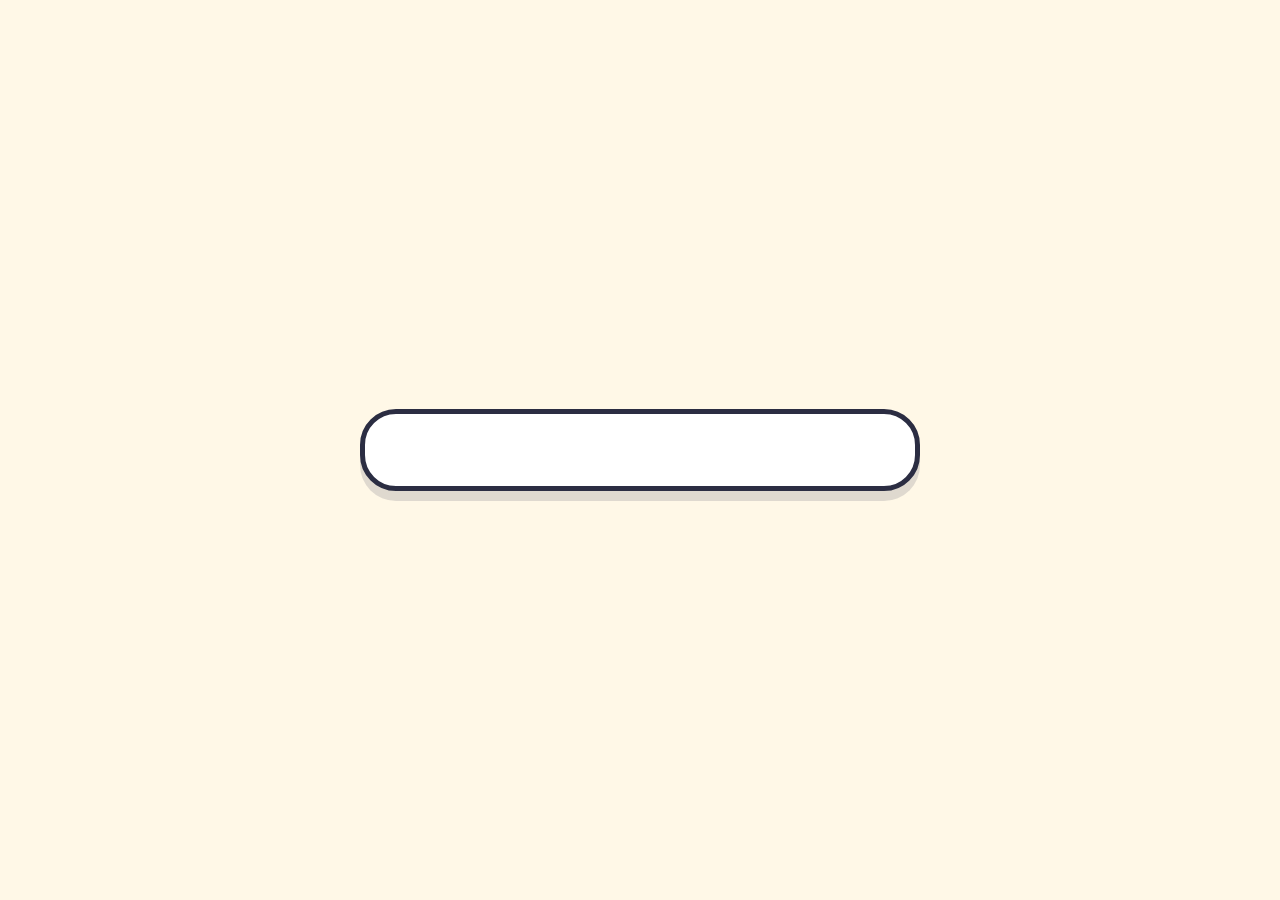
==== teacher.html @ 79ee5bdb "Add files via upload" ====
<!DOCTYPE html>
<html lang="zh-Hant">
<head>
<meta charset="utf-8">
<meta name="viewport" content="width=device-width, initial-scale=1">
<title>教師控制台｜台灣的尺：一個月生活挑戰</title>
<link rel="stylesheet" href="style.css">
</head>
<body class="teacher">

<!-- 登入 / 選模式 -->
<div id="gate" class="gate">
  <div class="gate-card" id="gateCard"></div>
</div>

<!-- 主畫面 -->
<div id="app" hidden>
  <header id="topbar">
    <div class="tb-left">
      <div class="tb-title">🎓 台灣的尺：教師控制台</div>
      <div class="tb-room" id="tbRoom"></div>
    </div>
    <div class="tb-mid">
      <button class="btn tab on" data-act="mode" data-arg="control">🎛 控制模式</button>
      <button class="btn tab" data-act="mode" data-arg="proj">📽 投影模式</button>
    </div>
    <div class="tb-right">
      <span id="tbConn" class="conn"></span>
      <button class="btn pause-btn" id="pauseBtn" data-act="pause">⏸ 全班暫停</button>
    </div>
  </header>

  <main id="control">
    <aside class="col-steps">
      <h3>步驟（點一下跳過去）</h3>
      <div id="stepList"></div>
      <button class="btn line2-btn" id="line2Btn" data-act="line2">🟠 第二條線（第四節課用）</button>
    </aside>

    <section class="col-main">
      <div class="pv-wrap">
        <div class="pv-label">給全班看的畫面（預覽）</div>
        <div class="fitbox" id="pvBox"></div>
      </div>
      <div class="nav-row">
        <button class="btn nav prev" id="prevBtn" data-act="prev">◀ 上一步</button>
        <div class="nav-mid" id="navMid"></div>
        <button class="btn nav next" id="nextBtn" data-act="next">下一步 ▶</button>
      </div>
      <div class="nav-hint">投影模式快捷鍵：→ 或 空白鍵＝下一步　← ＝上一步　P ＝全班暫停　C ＝回控制模式</div>
    </section>

    <aside class="col-side">
      <div class="panel" id="notesPanel"></div>
      <div class="panel" id="groupsPanel"></div>
      <div class="panel" id="settingsPanel"></div>
    </aside>
  </main>

  <!-- 投影模式 -->
  <div id="projFull" hidden>
    <div class="fitbox full" id="fullBox"></div>
    <button id="toCtl" class="to-ctl" data-act="mode" data-arg="control" title="回到控制模式（C）">🎛</button>
  </div>
</div>

<div id="toast" class="toast" hidden></div>

<script src="config.js"></script>
<script src="js/localdb.js"></script>
<script src="js/qrcode.js"></script>
<script src="js/app.js"></script>
<script src="js/projection.js"></script>
<script src="js/teacher.js"></script>
</body>
</html>
---- style.css ----
/* =====================================================================
 *  台灣的尺：一個月生活挑戰 —— 樣式
 *  風格：扁平、明亮、圓角、粗描邊
 * ===================================================================== */
:root {
  --ink: #2B2D42;
  --bg: #FFF8E7;
  --card: #ffffff;
  --red: #D62839;
  --green: #1B7F3B;
  --gold: #F5B82E;
  --blue: #3F7FC4;
  --soft: #F1E9D2;
  --font: "Noto Sans TC", "PingFang TC", "Microsoft JhengHei", "Heiti TC", system-ui, sans-serif;
}
* { box-sizing: border-box; }
html, body { margin: 0; padding: 0; }
body { font-family: var(--font); color: var(--ink); background: var(--bg); font-size: 20px; line-height: 1.45; -webkit-text-size-adjust: 100%; }
[hidden] { display: none !important; }
h1, h2, h3 { margin: 0 0 .4em; }
a { color: var(--blue); }
code { background: #fff; border: 2px solid var(--soft); border-radius: 8px; padding: 2px 8px; font-size: 16px; word-break: break-all; }

.money { font-weight: 900; font-variant-numeric: tabular-nums; }
.money.pos { color: var(--green); }
.money.neg { color: var(--red); }

/* ---------- 按鈕 ---------- */
.btn {
  font: inherit; font-weight: 800; font-size: 22px; min-height: 56px; padding: 10px 26px;
  border-radius: 18px; border: 4px solid var(--ink); background: #fff; color: var(--ink);
  cursor: pointer; box-shadow: 0 5px 0 var(--ink); transition: transform .08s, box-shadow .08s;
  touch-action: manipulation; text-decoration: none; display: inline-flex; align-items: center; justify-content: center; gap: 8px;
}
.btn:active:not(:disabled) { transform: translateY(4px); box-shadow: 0 1px 0 var(--ink); }
.btn:disabled { opacity: .45; cursor: not-allowed; }
.btn.primary { background: var(--gold); }
.btn.big { width: 100%; font-size: 26px; min-height: 68px; margin: 8px 0; }
.btn.small { font-size: 18px; min-height: 44px; padding: 4px 16px; box-shadow: 0 3px 0 var(--ink); }
.btn.tiny { font-size: 16px; min-height: 38px; padding: 2px 12px; border-width: 3px; box-shadow: 0 2px 0 var(--ink); }
.btn.danger { background: #FFE0E3; border-color: var(--red); color: var(--red); box-shadow: 0 3px 0 var(--red); }
.btn.tab.on { background: var(--ink); color: #fff; }
.spinner { width: 56px; height: 56px; border: 8px solid var(--soft); border-top-color: var(--gold); border-radius: 50%; animation: spin 1s linear infinite; margin: 20px auto; }
@keyframes spin { to { transform: rotate(360deg); } }
.err { color: var(--red); font-weight: 800; margin: 8px 0; }
.warn { background: #FFF1C9; border: 3px solid var(--gold); border-radius: 14px; padding: 10px 14px; margin: 10px 0; font-size: 18px; }
.small { font-size: 16px; color: #555; }
.toast { position: fixed; left: 50%; bottom: 40px; transform: translateX(-50%); background: var(--ink); color: #fff; padding: 14px 28px; border-radius: 30px; font-size: 22px; z-index: 99999; max-width: 90vw; }

/* ---------- 登入 / 首頁 ---------- */
.gate, body.landing { min-height: 100vh; display: flex; align-items: center; justify-content: center; padding: 20px; }
.gate-card, .land-card { background: #fff; border: 5px solid var(--ink); border-radius: 36px; padding: 36px 40px; width: min(560px, 100%); text-align: center; box-shadow: 0 10px 0 rgba(43,45,66,.15); }
.gate-card h1, .land-card h1 { font-size: 30px; }
.gate-card input { width: 100%; font: inherit; font-size: 24px; padding: 14px 18px; border: 4px solid var(--ink); border-radius: 16px; margin: 8px 0; text-align: center; }
.land-emoji { font-size: 90px; }

/* =====================================================================
 *  教師控制台
 * ===================================================================== */
#topbar { display: flex; align-items: center; justify-content: space-between; gap: 14px; padding: 10px 18px; background: #fff; border-bottom: 5px solid var(--ink); position: sticky; top: 0; z-index: 50; flex-wrap: wrap; }
.tb-title { font-weight: 900; font-size: 22px; }
.tb-room { font-size: 20px; }
.tb-room b { font-size: 34px; letter-spacing: 6px; color: var(--blue); }
.tb-mid, .tb-right { display: flex; gap: 10px; align-items: center; }
.conn { font-size: 16px; font-weight: 700; }
.conn.bad { color: var(--red); }
.pause-btn { background: #FFE0E3; border-color: var(--red); color: var(--red); box-shadow: 0 5px 0 var(--red); font-size: 26px; min-height: 64px; padding: 8px 34px; }
.pause-btn.on { background: var(--red); color: #fff; animation: pulse 1.2s infinite; }
@keyframes pulse { 50% { box-shadow: 0 0 0 10px rgba(214,40,57,.25), 0 5px 0 var(--red); } }

#control { display: grid; grid-template-columns: 270px minmax(420px, 1fr) 420px; gap: 16px; padding: 16px; align-items: start; }
.col-steps { background: #fff; border: 4px solid var(--ink); border-radius: 22px; padding: 12px; position: sticky; top: 96px; max-height: calc(100vh - 112px); overflow: auto; }
.col-steps h3 { font-size: 18px; }
.step-item { display: flex; gap: 8px; align-items: center; width: 100%; text-align: left; font: inherit; font-size: 16px; font-weight: 700; padding: 8px 10px; margin-bottom: 5px; border: 3px solid var(--soft); border-radius: 12px; background: #fff; cursor: pointer; min-height: 44px; }
.step-item .si-n { flex: none; min-width: 38px; text-align: center; background: var(--soft); border-radius: 8px; padding: 2px 6px; font-weight: 900; }
.step-item.done { opacity: .6; }
.step-item.cur { border-color: var(--ink); background: var(--gold); opacity: 1; }
.step-item.cur .si-n { background: #fff; }
.line2-btn { width: 100%; margin-top: 10px; font-size: 16px; min-height: 48px; background: #FFE9CF; border-color: #F28C28; box-shadow: 0 3px 0 #F28C28; }
.line2-btn.cur { background: #F28C28; color: #fff; }

.col-main { min-width: 0; }
.pv-wrap { background: #fff; border: 4px solid var(--ink); border-radius: 22px; padding: 10px; }
.pv-label { font-size: 15px; font-weight: 700; color: #666; margin-bottom: 6px; }
.fitbox { position: relative; width: 100%; aspect-ratio: 16 / 9; overflow: hidden; background: var(--bg); border-radius: 10px; }
.fitbox.full { position: fixed; inset: 0; width: 100vw; height: 100vh; aspect-ratio: auto; border-radius: 0; }
.nav-row { display: flex; gap: 12px; align-items: stretch; margin-top: 14px; }
.nav { flex: 1; min-height: 84px; font-size: 26px; }
.nav.prev { flex: 0 0 180px; }
.nav.next { background: var(--gold); }
.nav.next.ready { animation: pulse2 1s infinite; background: #7be08f; }
@keyframes pulse2 { 50% { box-shadow: 0 0 0 12px rgba(27,127,59,.3), 0 5px 0 var(--ink); } }
.nav-mid { flex: 0 0 200px; display: flex; align-items: center; justify-content: center; text-align: center; font-size: 15px; font-weight: 700; }
.nav-mid .ok { color: var(--green); font-size: 18px; }
.nav-mid .wait { color: #b36b00; }
.nav-hint { font-size: 14px; color: #777; margin-top: 8px; text-align: center; }

.col-side { display: flex; flex-direction: column; gap: 14px; }
.panel { background: #fff; border: 4px solid var(--ink); border-radius: 22px; padding: 14px 16px; }
.panel h3 { font-size: 18px; margin-bottom: 8px; }
.panel h3 small { font-weight: 600; color: #777; font-size: 13px; }
.note { margin: 6px 0; padding: 8px 12px; border-radius: 12px; font-size: 18px; }
.note b { display: block; font-size: 13px; opacity: .7; }
.note.say { background: #E7F5FF; }
.note.tip { background: #FFF1C9; }
.gtable { display: flex; flex-direction: column; gap: 8px; margin-top: 8px; }
.grow { border: 3px solid var(--soft); border-radius: 14px; padding: 6px 10px; }
.gr-top { display: flex; align-items: center; gap: 8px; flex-wrap: wrap; font-size: 16px; }
.gr-fam { background: var(--fc, #999); color: #fff; padding: 1px 10px; border-radius: 10px; font-weight: 800; }
.gr-fam.none { background: #bbb; }
.dot { font-size: 13px; font-weight: 800; margin-left: auto; }
.dot.on { color: var(--green); }
.dot.off { color: #b36b00; }
.dot.none { color: #999; }
.gr-bot { display: flex; align-items: center; gap: 8px; flex-wrap: wrap; margin-top: 4px; }
.gr-bal { font-size: 24px; }
.gr-stat { font-size: 15px; flex: 1; }
.gr-btns { display: flex; gap: 5px; }
.set { display: block; margin: 8px 0; font-size: 17px; }
.set select, .set input[type=number] { font: inherit; font-size: 17px; padding: 4px 8px; border: 3px solid var(--ink); border-radius: 10px; max-width: 100%; }
.set input[type=number] { width: 110px; }
.set input[type=checkbox] { width: 22px; height: 22px; vertical-align: middle; }
.set-btns { display: flex; flex-wrap: wrap; gap: 8px; margin-top: 10px; }
.set-url { margin-top: 10px; font-size: 14px; }

/* 投影模式 */
#projFull { position: fixed; inset: 0; z-index: 100; background: var(--bg); }
.to-ctl { position: fixed; top: 10px; left: 10px; width: 52px; height: 52px; border-radius: 50%; border: 3px solid var(--ink); background: rgba(255,255,255,.5); font-size: 24px; opacity: .15; cursor: pointer; z-index: 200; transition: opacity .2s; }
.to-ctl:hover { opacity: 1; }
body.proj-mode { overflow: hidden; }

/* =====================================================================
 *  投影舞台（1920×1080，用 transform 縮放）
 * ===================================================================== */
.stage { position: absolute; width: 1920px; height: 1080px; transform-origin: 0 0; background: var(--bg); overflow: hidden; font-size: 36px; color: var(--ink); }
.pj { height: 100%; padding: 44px 70px; position: relative; }
.pj-title { font-size: 76px; line-height: 1.1; font-weight: 900; text-align: center; margin: 0 0 6px; }
.pj-title.huge { font-size: 104px; margin-top: 20px; }
.pj-sub { font-size: 42px; text-align: center; color: #5a5a6e; font-weight: 700; margin-bottom: 10px; }
.pj-paused { position: absolute; top: 24px; right: 30px; background: var(--red); color: #fff; font-size: 40px; font-weight: 900; padding: 8px 30px; border-radius: 40px; z-index: 50; }

/* 大廳 */
.lobby { text-align: center; }
.lobby-body { display: flex; gap: 90px; justify-content: center; align-items: center; margin: 40px 0 30px; }
.code-box { background: #fff; border: 8px solid var(--ink); border-radius: 50px; padding: 30px 70px 34px; }
.cb-l { font-size: 52px; font-weight: 800; }
.code { font-size: 240px; font-weight: 900; letter-spacing: 24px; line-height: 1.05; color: var(--blue); padding-left: 24px; }
.cb-u { font-size: 34px; color: #444; }
.qr-box { background: #fff; border: 8px solid var(--ink); border-radius: 40px; padding: 24px; width: 440px; }
.qr-box svg { width: 100%; height: auto; display: block; }
.qr-l { font-size: 40px; font-weight: 900; margin-top: 6px; }
.local-box { background: #fff; border: 8px solid var(--ink); border-radius: 50px; padding: 50px 90px; font-size: 80px; font-weight: 900; }
.local-box small { font-size: 40px; font-weight: 700; color: #555; }
.join-row { display: flex; gap: 22px; justify-content: center; flex-wrap: wrap; }
.join-chip { background: #fff; border: 5px solid #c9c2ab; border-radius: 26px; padding: 12px 30px; min-width: 250px; font-size: 38px; }
.join-chip span { display: block; font-size: 32px; color: #8a8575; font-weight: 700; }
.join-chip.in { border-color: var(--green); background: #E5F7EA; }
.join-chip.in span { color: var(--green); font-weight: 900; }

/* 翻牌 */
.fam-row { display: flex; gap: 28px; justify-content: center; margin-top: 30px; }
.fc-slot { width: var(--cw); height: 760px; perspective: 1400px; }
.fam-row.many .fc-slot { height: 800px; }
.fate-slot { width: 640px; height: 800px; perspective: 1400px; }
.flipper { position: relative; width: 100%; height: 100%; transform-style: preserve-3d; transition: transform .7s cubic-bezier(.3,.7,.3,1); }
.flipper.nt { transition: none; }
.flipper.up { transform: rotateY(180deg); }
.face { position: absolute; inset: 0; backface-visibility: hidden; -webkit-backface-visibility: hidden; border-radius: 30px; }
.face.content { transform: rotateY(180deg); }
.face.cover { background: repeating-linear-gradient(45deg, #3b3f66 0 18px, #2B2D42 18px 36px); border: 8px solid var(--ink); display: flex; align-items: center; justify-content: center; }
.face.cover.fate { background: repeating-linear-gradient(45deg, #b8324a 0 18px, #9b2338 18px 36px); }
.cover-in { text-align: center; color: #fff; }
.cv-q { display: block; font-size: 190px; font-weight: 900; line-height: 1; }
.cv-g { display: block; font-size: 52px; font-weight: 800; }
.fcard { background: #fff; border: 8px solid var(--fc); border-radius: 30px; padding: 16px; height: 100%; text-align: center; display: flex; flex-direction: column; gap: 6px; }
.fc-g { align-self: center; background: var(--fc); color: #fff; font-weight: 900; font-size: 36px; padding: 0 26px; border-radius: 30px; }
.fc-name { font-size: 50px; font-weight: 900; line-height: 1.1; }
.fc-intro { font-size: 27px; line-height: 1.3; flex: 1; color: #444; }
.fam-row.many .fc-intro { font-size: 27px; line-height: 1.35; }
.fc-inc { font-size: 62px; font-weight: 900; line-height: 1.1; }
.fc-inc small { display: block; font-size: 28px; color: #666; font-weight: 700; }
.famimg { background: #fff; border: 5px solid var(--fc); border-radius: 22px; aspect-ratio: 1; overflow: hidden; position: relative; }
.famimg img { width: 100%; height: 100%; object-fit: contain; display: block; }
.famimg .img-fb { position: absolute; inset: 0; display: flex; align-items: center; justify-content: center; font-size: 90px; border-radius: 0; }
.plainimg { background: #fff; border-radius: 22px; overflow: hidden; display: flex; align-items: center; justify-content: center; position: relative; }
.plainimg img { width: 100%; height: 100%; object-fit: contain; display: block; }
.plainimg.broken::after { content: "🖼 圖片載入失敗"; position: absolute; font-size: 30px; color: #777; }
.avatar { border-radius: 50%; border: 5px solid var(--fc); overflow: hidden; background: #fff; position: relative; flex: none; }
.avatar img { position: absolute; width: 165%; left: -32%; top: 0; max-width: none; }
.avatar .img-fb { position: absolute; inset: 0; display: flex; align-items: center; justify-content: center; font-size: 40px; width: auto; }

/* 帳單 */
.bills { display: flex; gap: 40px; justify-content: center; margin-top: 14px; }
.bill-big { background: #fff; border: 8px solid var(--ink); border-radius: 48px; width: 1040px; padding: 22px 40px 26px; text-align: center; animation: popIn .5s both; }
.bb-icon { font-size: 170px; line-height: 1.1; }
.bb-cat { display: inline-block; background: var(--soft); border-radius: 30px; padding: 0 30px; font-size: 34px; font-weight: 800; }
.bb-name { font-size: 62px; font-weight: 900; margin: 6px 0; }
.bb-note { font-size: 32px; color: #555; }
.bb-amt { font-size: 160px; font-weight: 900; color: var(--red); line-height: 1.1; font-variant-numeric: tabular-nums; }
.bb-amt small { font-size: 56px; margin-left: 10px; }
.bill-list { background: #fff; border: 6px solid var(--ink); border-radius: 36px; width: 680px; padding: 20px 28px; align-self: stretch; }
.bl-title { font-size: 40px; font-weight: 900; text-align: center; margin-bottom: 10px; }
.bl-row { display: flex; gap: 14px; align-items: center; font-size: 34px; padding: 12px 8px; border-bottom: 3px dashed var(--soft); color: #aaa; }
.bl-row.open { color: var(--ink); }
.bl-row.cur { background: #FFF1C9; border-radius: 14px; }
.bl-i { width: 54px; text-align: center; }
.bl-n { flex: 1; line-height: 1.2; }
.bl-a { font-weight: 900; font-variant-numeric: tabular-nums; }
.bl-sum { display: flex; justify-content: space-between; font-size: 44px; font-weight: 900; margin-top: 14px; }
.progress { position: absolute; left: 70px; bottom: 56px; display: flex; gap: 12px; align-items: center; font-size: 36px; font-weight: 800; }
.pdot { width: 58px; height: 58px; border-radius: 50%; border: 4px solid var(--ink); background: #fff; display: inline-flex; align-items: center; justify-content: center; font-size: 30px; }
.pdot.ok { background: #7be08f; }
.pc { margin-left: 8px; }
.foot-small { position: absolute; bottom: 14px; left: 0; right: 0; text-align: center; font-size: 28px; color: #6b6b7b; }

/* 各組現況卡 */
.status-grid { display: grid; gap: 28px; margin-top: 26px; }
.status-grid.cols3 { grid-template-columns: repeat(3, 1fr); }
.status-grid.cols2 { grid-template-columns: repeat(2, 1fr); }
.status-grid.cols2 .sc-bal { font-size: 128px; }
.status-grid.cols2 .status-card { padding: 20px 30px 26px; }
.status-card, .sub-card { background: #fff; border: 8px solid var(--fc); border-radius: 36px; padding: 22px 26px 24px; text-align: center; animation: popIn .5s both; }
.sc-head { display: flex; gap: 18px; align-items: center; text-align: left; }
.sc-g { font-size: 30px; color: #666; font-weight: 700; }
.sc-name { font-size: 46px; font-weight: 900; line-height: 1.1; }
.sc-name.small { font-size: 36px; }
.sc-bal { font-size: 100px; font-weight: 900; line-height: 1.15; margin: 8px 0 6px; font-variant-numeric: tabular-nums; }
.status-grid.cols4 .sc-bal { font-size: 82px; }
.sc-tag { display: inline-block; font-size: 38px; font-weight: 900; padding: 2px 30px; border-radius: 30px; }
.sc-tag.debt { background: var(--red); color: #fff; }
.sc-tag.okk { background: #D8F3DF; color: var(--green); }
.sub-cards { display: grid; grid-template-columns: repeat(3, 1fr); gap: 26px; margin-top: 24px; }
.sub-card.dimmed { opacity: .55; }

/* 命運 */
.fate-wrap { display: flex; gap: 70px; justify-content: center; align-items: center; margin-top: 10px; }
.fate-card { background: #fff; border: 8px solid #b8324a; border-radius: 30px; height: 100%; padding: 22px; text-align: center; display: flex; flex-direction: column; gap: 12px; }
.fate-img { width: 100%; aspect-ratio: 1; flex: none; border: 4px solid var(--soft); }
.fate-text { font-size: 34px; font-weight: 800; line-height: 1.35; }
.fate-side { text-align: center; }
.fs-l { font-size: 48px; font-weight: 800; }
.fs-amt { font-size: 190px; font-weight: 900; color: var(--red); line-height: 1.1; }
.fs-amt small { font-size: 60px; margin-left: 8px; }
.fate-side .progress { position: static; justify-content: center; margin-top: 30px; }
.pj-fate0 .fate-slot, .pj-fate1 .fate-slot { margin: 0 auto; }
.pj-fate1 .fate-slot { margin: 0; }
.pj-fate0 .pj-sub { margin-bottom: 18px; }

/* 紅線圖 */
.line-layout { display: flex; gap: 30px; align-items: flex-start; margin-top: 16px; }
.chart { position: relative; flex: none; }
.ch-tick { position: absolute; left: 0; right: 0; height: 0; }
.ch-tick span { position: absolute; left: 0; width: 98px; bottom: -16px; text-align: right; font-size: 26px; color: #666; font-weight: 700; }
.ch-tick i { position: absolute; left: 110px; right: 0; border-top: 3px dashed #ddd3b6; }
.ch-plot { position: absolute; border-left: 5px solid var(--ink); border-bottom: 5px solid var(--ink); }
.ch-bars { position: absolute; inset: 0; display: flex; clip-path: inset(-40px 0 0 0); }
.ch-slot { flex: 1; display: flex; justify-content: center; align-items: flex-end; position: relative; }
.ch-bar { background: var(--fc); border: 5px solid var(--ink); border-bottom: 0; border-radius: 16px 16px 0 0; position: relative; transform-origin: bottom; z-index: 1; }
.ch-val { position: absolute; top: 8px; left: -4px; right: -4px; text-align: center; color: #fff; font-weight: 900; font-size: 30px; text-shadow: 0 2px 0 rgba(0,0,0,.4); }
.ch-bar.dim { opacity: .3; }
.ch-bar.hl { box-shadow: 0 0 0 8px #fff, 0 0 0 16px var(--fc); z-index: 2; }
.ch-line { position: absolute; left: 0; right: 0; height: 9px; margin-bottom: -4px; background: var(--lc); border-radius: 5px; z-index: 3; transform-origin: left; }
.ch-tag { position: absolute; left: 14px; z-index: 4; background: var(--lc); color: #fff; font-size: 34px; font-weight: 900; padding: 4px 22px; border-radius: 16px; white-space: nowrap; }
.ch-foot { position: absolute; right: 0; bottom: 0; display: flex; }
.ch-who { flex: 1; text-align: center; padding-top: 12px; }
.ch-who.dim { opacity: .4; }
.ch-who .avatar { margin: 0 auto; }
.who-n { font-size: 30px; font-weight: 900; line-height: 1.15; margin-top: 4px; }
.who-g { font-size: 24px; color: #666; }
.line-text { flex: 1; background: #fff; border: 6px solid var(--ink); border-radius: 36px; padding: 26px 34px; font-size: 35px; line-height: 1.5; font-weight: 600; }
.lt-big { font-size: 78px; font-weight: 900; color: var(--red); line-height: 1.1; margin-bottom: 14px; }
.line-text.two .lt-o { color: #b25f00; font-weight: 800; }
.callout { margin-top: 24px; background: #FFE9CF; border: 5px solid #F28C28; border-radius: 26px; padding: 16px 22px; font-size: 38px; font-weight: 900; }

/* 大反轉 */
.pj-rev3 { padding-top: 36px; }
.rev-q { background: var(--ink); color: #fff; font-size: 62px; font-weight: 900; line-height: 1.25; text-align: center; padding: 24px 40px; border-radius: 34px; }
.rev-layout { display: flex; gap: 40px; margin-top: 26px; align-items: flex-start; }
.rev-zoom { background: #fff; border: 6px solid var(--ink); border-radius: 34px; padding: 14px 18px 16px; position: relative; }
.rz-title { font-size: 34px; font-weight: 900; margin-bottom: 4px; }
.rz-gap { position: absolute; right: 24px; top: 90px; background: #FFF1C9; border: 5px solid var(--gold); border-radius: 20px; padding: 6px 22px; font-size: 40px; font-weight: 800; }
.rz-gap b { font-size: 64px; color: var(--red); }
.rev-right { flex: 1; display: flex; flex-direction: column; gap: 20px; }
.rev-card { background: #fff; border: 8px solid var(--fc); border-radius: 34px; padding: 18px 28px; text-align: center; }
.rev-right.two { flex-direction: row; flex-wrap: wrap; gap: 16px; }
.rev-right.two .rev-card { flex: 1 1 44%; padding: 14px 14px 18px; }
.rev-right.two .rev-card .sc-head { flex-direction: column; text-align: center; gap: 4px; }
.rev-right.two .rev-bal { font-size: 100px; }
.rev-right.two .rev-l { font-size: 28px; }
.rev-right.two .rev-card .sc-tag { font-size: 30px; padding: 2px 16px; }
.rev-right.two .rev-cmp { flex: 1 0 100%; }
.rev-l { font-size: 36px; color: #555; font-weight: 700; }
.rev-bal { font-size: 150px; font-weight: 900; line-height: 1.1; }
.rev-cmp { font-size: 36px; background: #fff; border: 5px solid var(--soft); border-radius: 24px; padding: 12px 20px; line-height: 1.4; }

/* 心情 */
.mood-layout { display: flex; gap: 36px; margin-top: 18px; }
.mood-resps { flex: 1.2; display: flex; flex-direction: column; gap: 22px; }
.mood-resp { background: #fff; border: 8px solid var(--fc); border-radius: 34px; padding: 18px 28px; display: flex; align-items: center; gap: 28px; flex-wrap: wrap; animation: popIn .4s both; }
.mr-who { display: flex; gap: 16px; align-items: center; }
.mr-e { font-size: 120px; line-height: 1; }
.mr-t { font-size: 58px; font-weight: 900; flex: 1; line-height: 1.2; word-break: break-all; }
.mr-wait { font-size: 46px; color: #999; font-weight: 800; }
.mood-stats { flex: 1; background: #fff; border: 6px solid var(--ink); border-radius: 34px; padding: 22px 28px; }
.ms-title { font-size: 36px; font-weight: 900; margin-bottom: 10px; }
.ms-row { display: grid; grid-template-columns: 70px 190px 1fr 56px; align-items: center; gap: 10px; font-size: 38px; padding: 8px 0; }
.ms-e { font-size: 52px; }
.ms-bar { height: 40px; background: var(--soft); border-radius: 20px; overflow: hidden; }
.ms-bar i { display: block; height: 100%; background: var(--gold); border-radius: 20px; transition: width .4s; }
.ms-c { font-weight: 900; text-align: right; }
.mood-local { font-size: 52px; text-align: center; margin-top: 90px; line-height: 1.6; font-weight: 800; }
.marg { text-align: center; padding-top: 70px; }
.marg-av { display: flex; gap: 30px; justify-content: center; margin-bottom: 40px; }
.marg-t1 { font-size: 78px; font-weight: 900; line-height: 1.4; max-width: 1600px; margin: 0 auto; }
.marg-t2 { font-size: 90px; font-weight: 900; line-height: 1.35; margin: 50px auto 0; color: var(--red); max-width: 1600px; }

/* 世界的尺 */
.w1 { text-align: center; padding-top: 80px; }
.w1-t { font-size: 76px; font-weight: 900; line-height: 1.35; max-width: 1650px; margin: 0 auto; }
.w1-big { margin: 50px 0 20px; display: flex; gap: 40px; align-items: center; justify-content: center; }
.w1-n { font-size: 380px; font-weight: 900; line-height: 1; color: var(--blue); }
.w1-u { font-size: 90px; font-weight: 900; text-align: left; line-height: 1.2; }
.w1-g { font-size: 52px; font-weight: 800; color: #555; }
.w2 { text-align: center; padding-top: 10px; }
.w2-a { font-size: 66px; font-weight: 900; }
.w2-img { position: relative; width: 640px; height: 640px; margin: 12px auto; }
.w2-img .plainimg { width: 100%; height: 100%; border: 8px solid var(--ink); border-radius: 36px; }
.price-tag { position: absolute; right: -150px; top: 40px; background: var(--red); color: #fff; font-size: 96px; font-weight: 900; padding: 6px 40px; border-radius: 28px; transform: rotate(6deg); box-shadow: 0 8px 0 rgba(0,0,0,.25); border: 6px solid #fff; animation: popIn .5s .4s both; }
.w2-b { font-size: 86px; font-weight: 900; color: var(--red); }
.w3 { padding: 0; height: 100%; position: relative; }
.pj-w3 { padding: 0; }
.w3-t { background: var(--ink); color: #fff; font-size: 44px; font-weight: 800; line-height: 1.25; padding: 8px 640px 8px 50px; height: 130px; display: flex; align-items: center; }
.map-wrap { width: 1920px; height: 950px; overflow: hidden; background: #fff; cursor: zoom-in; display: flex; align-items: center; justify-content: center; }
.map-wrap.zoomed { cursor: zoom-out; overflow: auto; display: block; scrollbar-width: none; }
.map-wrap.zoomed::-webkit-scrollbar { display: none; }
.map-img { width: 100%; height: 100%; object-fit: contain; display: block; user-select: none; -webkit-user-drag: none; }
.map-wrap.zoomed .map-img { width: 3600px; height: auto; max-width: none; }
.map-hint { position: absolute; right: 40px; top: 46px; background: rgba(255,255,255,.18); color: #fff; font-size: 26px; padding: 4px 20px; border-radius: 24px; pointer-events: none; }
.map-btn { position: absolute; right: 20px; bottom: 14px; background: var(--gold); color: var(--ink); font-size: 28px; font-weight: 900; padding: 4px 22px; border-radius: 30px; border: 4px solid var(--ink); text-decoration: none; }
.w4 { display: flex; gap: 90px; align-items: center; justify-content: center; height: 100%; padding-bottom: 40px; }
.w4-img { width: 640px; height: 750px; }
.w4-img .plainimg { width: 100%; height: 100%; background: transparent; }
.w4-img .plainimg img { border-radius: 20px; }
.w4-t { font-size: 80px; font-weight: 900; line-height: 1.35; max-width: 900px; }

/* 總結：兩把尺 */
.rulers { display: flex; gap: 60px; justify-content: center; margin-top: 26px; }
.ruler-card { background: #fff; border: 8px solid var(--ink); border-radius: 40px; width: 840px; height: 640px; padding: 20px 34px; display: grid; grid-template-columns: 150px 1fr; grid-template-rows: auto auto auto 1fr; column-gap: 34px; }
.rc-title { grid-column: 1 / 3; font-size: 56px; font-weight: 900; text-align: center; }
.ruler-gfx { grid-row: 2 / 5; grid-column: 1; position: relative; background: #FFE9A8; border: 5px solid var(--ink); border-radius: 14px; margin: 6px 0 10px; }
.ruler-gfx .ticks { position: absolute; inset: 0; background: repeating-linear-gradient(to bottom, var(--ink) 0 4px, transparent 4px 28px); -webkit-mask: linear-gradient(90deg, #000 0 45%, transparent 45%); mask: linear-gradient(90deg, #000 0 45%, transparent 45%); }
.ruler-gfx .mark { position: absolute; left: -22px; right: -22px; height: 12px; background: var(--red); border-radius: 6px; }
.ruler-card.tw .mark { top: 38%; }
.ruler-card.wd .mark { top: 62%; background: var(--blue); }
.rc-big { grid-column: 2; font-size: 100px; font-weight: 900; line-height: 1.1; color: var(--red); }
.ruler-card.wd .rc-big { color: var(--blue); }
.rc-sub { grid-column: 2; font-size: 54px; font-weight: 800; }
.rc-desc { grid-column: 2; font-size: 38px; line-height: 1.4; color: #444; font-weight: 600; margin-top: 10px; }
.sum-next { margin: 26px auto 0; max-width: 1700px; background: var(--ink); color: #fff; font-size: 44px; font-weight: 800; line-height: 1.4; text-align: center; padding: 20px 40px; border-radius: 30px; }

/* 動畫（只有「換步驟那一次」才播，重新整理或同步更新時不會一直閃） */
.noanim *, .noanim *::before, .noanim *::after { animation: none !important; }
@keyframes popIn { from { transform: scale(.8); opacity: 0; } to { transform: scale(1); opacity: 1; } }
@keyframes barUp { from { transform: scaleY(0); } to { transform: scaleY(1); } }
@keyframes lineIn { from { transform: scaleX(0); } to { transform: scaleX(1); } }
@keyframes tagIn { from { opacity: 0; transform: translateX(-30px); } to { opacity: 1; transform: none; } }
.anim .ch-bar { animation: barUp .6s cubic-bezier(.2,.8,.3,1) both; }
.anim .ch-line { animation: lineIn .9s ease-out both; }
.anim .ch-tag { animation: tagIn .5s both; }
@keyframes chipDrop { from { transform: translateY(-120px) scale(.6); opacity: 0; } to { transform: none; opacity: 1; } }
.anim .chips .chip { animation: chipDrop .55s cubic-bezier(.3,1.3,.5,1) both; }
.anim .chips .chip:nth-child(2) { animation-delay: .05s; }
.anim .chips .chip:nth-child(3) { animation-delay: .1s; }
.anim .chips .chip:nth-child(4) { animation-delay: .15s; }
.anim .chips .chip:nth-child(5) { animation-delay: .2s; }
.anim .chips .chip:nth-child(6) { animation-delay: .25s; }
.anim .chips .chip:nth-child(7) { animation-delay: .3s; }
.anim .chips .chip:nth-child(8) { animation-delay: .35s; }
.anim .chips .chip:nth-child(9) { animation-delay: .4s; }

/* =====================================================================
 *  學生端（橫向平板為主）
 * ===================================================================== */
body.student { background: var(--bg); overscroll-behavior: none; -webkit-user-select: none; user-select: none; }
body.student input { -webkit-user-select: text; user-select: text; }
.s-conn { position: fixed; top: 0; left: 0; right: 0; background: #FFD166; color: var(--ink); text-align: center; font-size: 20px; font-weight: 800; padding: 8px; z-index: 9000; }
.s-center { min-height: 100vh; display: flex; flex-direction: column; align-items: center; justify-content: center; padding: 24px; text-align: center; max-width: 640px; margin: 0 auto; }
.s-center h1 { font-size: 34px; }
.s-logo { font-size: 90px; }
.s-big { font-size: 36px; font-weight: 900; }
.s-p { font-size: 22px; }
.code-in { font: inherit; font-size: 72px; font-weight: 900; letter-spacing: 16px; text-align: center; width: 100%; max-width: 440px; border: 5px solid var(--ink); border-radius: 24px; padding: 8px 0 8px 16px; margin: 14px 0; }
.s-center .btn.big { max-width: 440px; }
.pick-grid { display: grid; grid-template-columns: repeat(3, 1fr); gap: 16px; width: 100%; margin: 14px 0; }
.pick-btn { font: inherit; border: 5px solid var(--ink); background: #fff; border-radius: 26px; min-height: 120px; cursor: pointer; display: flex; flex-direction: column; justify-content: center; font-size: 22px; box-shadow: 0 6px 0 var(--ink); touch-action: manipulation; }
.pick-btn b { font-size: 34px; }
.pick-btn:disabled { background: #ddd; box-shadow: none; opacity: .6; cursor: not-allowed; }

.s-wrap { min-height: 100vh; display: flex; flex-direction: column; }
.s-head { background: var(--fc); color: #fff; display: flex; align-items: center; gap: 16px; padding: 10px 22px; font-weight: 900; border-bottom: 5px solid var(--ink); }
.sh-g { font-size: 28px; background: rgba(0,0,0,.22); border-radius: 14px; padding: 0 16px; }
.sh-f { font-size: 32px; flex: 1; }
.sh-s { font-size: 22px; opacity: .9; }
.s-main { flex: 1; padding: 12px 22px; display: flex; flex-direction: column; align-items: center; justify-content: center; gap: 14px; }
.s-wait { text-align: center; }
.sw-e { font-size: 120px; line-height: 1.1; }
.sw-t { font-size: 44px; font-weight: 900; line-height: 1.3; max-width: 900px; }
.sw-s { font-size: 30px; color: #555; font-weight: 700; margin-top: 6px; }
.s-hint { font-size: 28px; font-weight: 800; color: #555; text-align: center; }
.pre { font-size: 20px; color: #777; margin-top: 18px; }
.chg { display: inline-block; margin-top: 14px; font-size: 20px; }
.stage-card .fc-slot, .stage-card .flipper.s { width: 420px; height: 590px; margin: 0 auto; perspective: none; }
.stage-card { perspective: 1400px; }
.fcard.stu { padding: 12px 16px; gap: 4px; }
.fcard.stu .fc-name { font-size: 40px; }
.fcard.stu .fc-intro { font-size: 22px; flex: none; }
.fcard.stu .fc-inc { font-size: 54px; }
.fcard.stu .fc-inc small { display: inline; font-size: 24px; }
.fcard.stu .famimg { width: 230px; margin: 0 auto; }
.fcard.stu .fc-img { flex: none; }

.pay-layout { display: flex; gap: 22px; align-items: center; justify-content: center; width: 100%; flex-wrap: wrap; }
.pay-left, .pay-layout > .bill-card { flex: 0 1 440px; }
.pay-right { flex: 0 1 480px; display: flex; flex-direction: column; align-items: center; }
.pay-right .calc { width: 100%; }
.bill-card { background: #fff; border: 6px solid var(--ink); border-radius: 30px; padding: 10px 24px 14px; text-align: center; width: min(760px, 100%); animation: popIn .4s both; }
.bc-icon { font-size: 62px; line-height: 1.1; }
.bc-pic { width: 150px; height: 150px; margin: 0 auto; }
.bc-img { width: 100%; height: 100%; border: 4px solid var(--soft); }
.bc-cat { font-size: 20px; font-weight: 800; color: #666; }
.bc-name { font-size: 30px; font-weight: 900; line-height: 1.25; }
.bc-note { font-size: 20px; color: #555; margin-top: 2px; }
.bc-amt { font-size: 66px; font-weight: 900; color: var(--red); line-height: 1.15; font-variant-numeric: tabular-nums; }
.bc-amt small { font-size: 30px; margin-left: 6px; }
.catch { background: #FFF1C9; border-radius: 12px; font-size: 20px; font-weight: 800; margin-bottom: 6px; padding: 2px 10px; }
.paid-ok { font-size: 40px; font-weight: 900; color: var(--green); }
.calc { width: min(560px, 100%); text-align: center; }
.calc-q { font-size: 26px; font-weight: 900; }
.calc-show { background: #fff; border: 5px solid var(--ink); border-radius: 20px; min-height: 72px; display: flex; align-items: center; justify-content: center; font-size: 48px; font-weight: 900; margin: 6px 0; font-variant-numeric: tabular-nums; padding: 0 12px; }
.calc-in.ph { color: #bbb; }
.reveal { font-size: 36px; color: var(--blue); }
.calc-msg { color: var(--red); font-size: 26px; font-weight: 900; margin-bottom: 6px; }
.calc-ok { font-size: 30px; font-weight: 900; color: var(--green); }
.keypad { display: grid; grid-template-columns: repeat(4, 1fr); gap: 10px; }
.key { font: inherit; font-size: 34px; font-weight: 900; min-height: 58px; border: 4px solid var(--ink); background: #fff; border-radius: 16px; box-shadow: 0 4px 0 var(--ink); cursor: pointer; touch-action: manipulation; }
.key:active { transform: translateY(3px); box-shadow: 0 1px 0 var(--ink); }
.key.fn { background: var(--soft); }
.key.small { font-size: 22px; }
.key.ok { grid-column: span 2; background: var(--gold); }
.btn.pay { font-size: 34px; min-height: 76px; width: min(420px, 100%); background: var(--gold); margin-top: 8px; }
.btn.pay.solo { min-height: 88px; font-size: 40px; }

.bal-card { background: #fff; border: 6px solid var(--ink); border-radius: 30px; padding: 20px 50px; text-align: center; }
.bal-l { font-size: 30px; font-weight: 800; }
.bal-n { font-size: 96px; font-weight: 900; line-height: 1.15; }
.bal-n small { font-size: 36px; margin-left: 6px; }
.debt-tag { display: inline-block; background: var(--red); color: #fff; font-size: 30px; font-weight: 900; padding: 2px 24px; border-radius: 26px; }
.debt-tag.sm { font-size: 20px; padding: 0 14px; margin-left: 10px; }
.cmp-card { background: #fff; border: 6px solid var(--ink); border-radius: 30px; padding: 18px 28px; width: min(820px, 100%); }
.cmp-t { font-size: 30px; font-weight: 900; text-align: center; margin-bottom: 10px; }
.cmp-row { display: grid; grid-template-columns: 210px 1fr 130px; align-items: center; gap: 12px; font-size: 24px; margin: 8px 0; }
.cmp-n { font-weight: 800; }
.cmp-row b { font-size: 30px; text-align: right; font-variant-numeric: tabular-nums; }
.cmp-bar { height: 40px; background: var(--soft); border-radius: 20px; overflow: hidden; }
.cmp-bar i { display: block; height: 100%; border-radius: 20px; }
.cmp-res { text-align: center; font-size: 36px; font-weight: 900; margin-top: 12px; padding: 6px; border-radius: 18px; }
.cmp-res.below { background: #D8F3DF; color: var(--green); }
.cmp-res.above { background: #FFF1C9; color: #8a5a00; }
.cmp-note { font-size: 22px; color: #555; text-align: center; margin-top: 8px; }
.notice { background: #fff; border: 6px solid var(--ink); border-radius: 30px; padding: 20px 34px; text-align: center; width: min(820px, 100%); animation: popIn .4s both; }
.notice.good { border-color: var(--green); background: #F1FBF4; }
.notice.sorry { border-color: #8a8aa0; }
.nt-e { font-size: 80px; line-height: 1.1; }
.nt-t { font-size: 38px; font-weight: 900; }
.nt-s { font-size: 30px; font-weight: 700; line-height: 1.45; margin: 6px 0; }
.nt-b { font-size: 34px; font-weight: 900; margin-top: 6px; }
.mood-q { font-size: 32px; font-weight: 900; text-align: center; }
.mood-btns { display: grid; grid-template-columns: repeat(5, 1fr); gap: 12px; width: min(900px, 100%); }
.mood-btn { font: inherit; font-size: 24px; font-weight: 900; background: #fff; border: 5px solid var(--ink); border-radius: 22px; min-height: 130px; cursor: pointer; display: flex; flex-direction: column; align-items: center; justify-content: center; box-shadow: 0 5px 0 var(--ink); touch-action: manipulation; }
.mood-btn span { font-size: 54px; line-height: 1.1; }
.mood-btn.on { background: var(--gold); transform: translateY(3px); box-shadow: 0 2px 0 var(--ink); }
.mood-text { font: inherit; font-size: 28px; border: 5px solid var(--ink); border-radius: 18px; padding: 12px 16px; width: min(700px, 100%); text-align: center; }
.sent { font-size: 24px; font-weight: 800; color: var(--green); text-align: center; }
.sum-card { background: #fff; border: 6px solid var(--ink); border-radius: 30px; padding: 16px 28px; width: min(760px, 100%); }
.sum-t { font-size: 40px; font-weight: 900; text-align: center; }
.sum-sub { text-align: center; font-size: 24px; color: #555; margin-bottom: 8px; }
.lg-row { display: flex; gap: 12px; align-items: center; font-size: 26px; padding: 6px 4px; border-bottom: 3px dashed var(--soft); }
.lg-i { width: 40px; text-align: center; }
.lg-n { flex: 1; }
.lg-a { font-weight: 900; font-variant-numeric: tabular-nums; font-size: 30px; }
.lg-row.total { border: none; font-size: 32px; font-weight: 900; background: #FFF1C9; border-radius: 14px; margin-top: 6px; }
.lg-row.total .lg-a { font-size: 44px; }
.lg-row.unpaid { color: #999; }
.lg-row.note { color: #666; }

.s-tray { background: #fff; border-top: 5px solid var(--ink); padding: 6px 20px 8px; display: flex; align-items: center; gap: 20px; min-height: 96px; flex-wrap: wrap; }
.tr-l { font-size: 20px; font-weight: 800; min-width: 190px; }
.tr-l b { display: block; font-size: 42px; line-height: 1.1; }
.chips { display: flex; flex-wrap: wrap; align-items: center; gap: 10px 18px; flex: 1; }
.chips.empty { color: #999; font-size: 20px; }
.chip-group { display: flex; flex-wrap: wrap; gap: 6px; align-items: center; }
.chip.coin { width: 52px; height: 52px; }
.chip.note { width: 104px; height: 55px; }
.chips-label { font-size: 16px; color: var(--red); font-weight: 800; }
.fly-coin { position: fixed; width: 46px; height: 46px; z-index: 5000; pointer-events: none; transition: transform .8s cubic-bezier(.5,0,.8,.4), opacity .8s; }

.pause-overlay { position: fixed; inset: 0; background: var(--ink); z-index: 10000; display: flex; align-items: center; justify-content: center; color: #fff; text-align: center; }
.pause-eyes { font-size: 220px; line-height: 1.1; animation: look 2s infinite; }
.pause-t { font-size: 90px; font-weight: 900; }
@keyframes look { 0%, 100% { transform: translateX(-20px); } 50% { transform: translateX(20px); } }

@media (max-width: 800px) {
  #control { grid-template-columns: 1fr; }
  .col-steps { position: static; max-height: 300px; }
  .mood-btns { grid-template-columns: repeat(3, 1fr); }
}
@media (max-width: 700px) and (orientation: portrait) {
  .stage-card .flipper.s { width: 340px; height: 500px; }
  .tr-l { min-width: 0; }
}
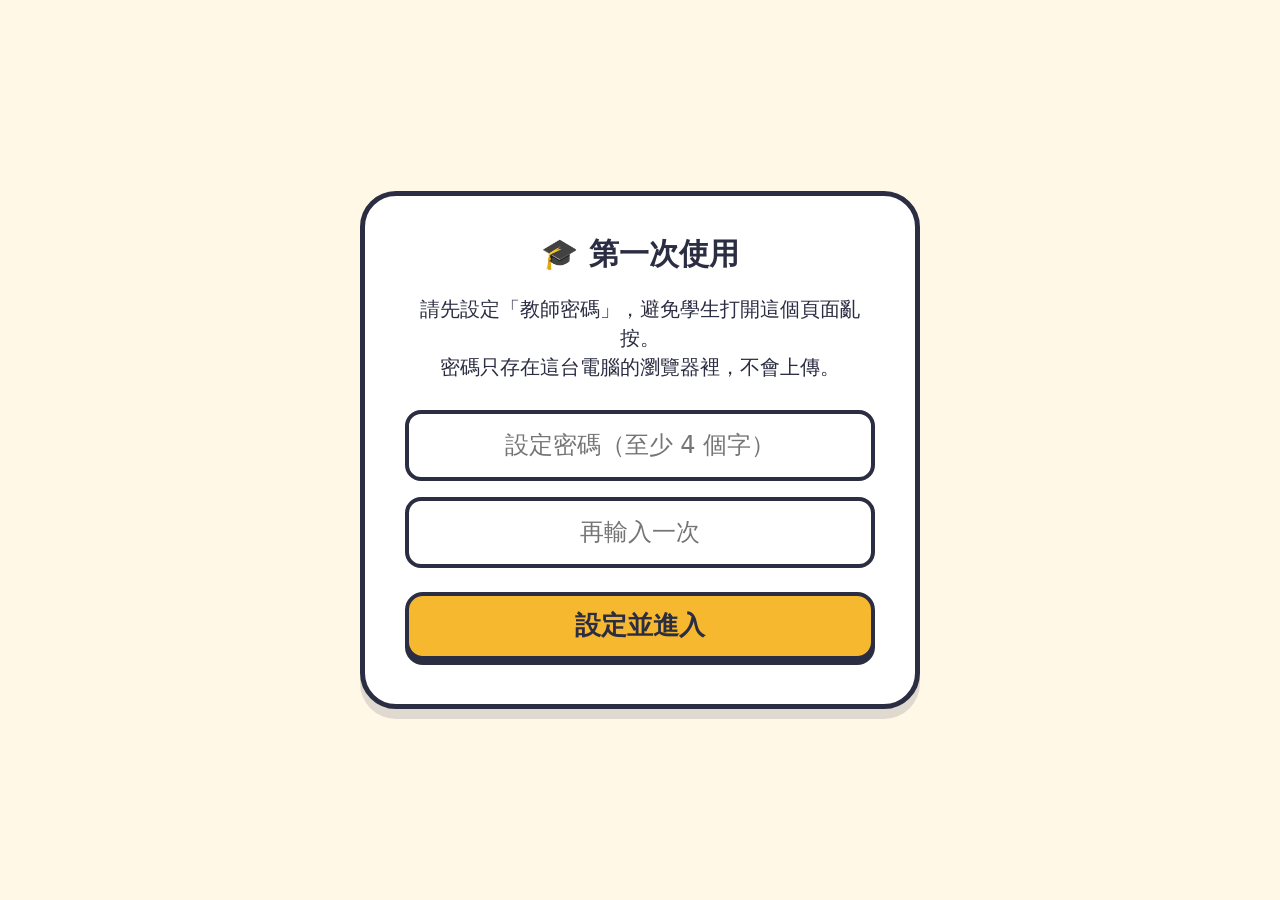
==== commit ac9c05d4: "Add files via upload" ====
--- a/teacher.html
+++ b/teacher.html
@@ -22,10 +22,12 @@
     </div>
     <div class="tb-mid">
       <button class="btn tab on" data-act="mode" data-arg="control">🎛 控制模式</button>
-      <button class="btn tab" data-act="mode" data-arg="proj">📽 投影模式</button>
+      <button class="btn tab" data-act="mode" data-arg="proj" title="這台螢幕直接切成投影畫面（螢幕「複製」時用）">📽 投影模式</button>
+      <button class="btn tab proj-win" data-act="openProj" title="另開一個視窗，拖到電子白板（螢幕「延伸」時用）">🖥 開啟投影視窗</button>
     </div>
     <div class="tb-right">
       <span id="tbConn" class="conn"></span>
+      <button class="btn stu-fs" id="stuFsBtn" data-act="stuFs" title="讓學生平板出現「點一下進入全螢幕」">📱 平板全螢幕</button>
       <button class="btn pause-btn" id="pauseBtn" data-act="pause">⏸ 全班暫停</button>
     </div>
   </header>
--- a/style.css
+++ b/style.css
@@ -122,6 +122,25 @@
 .set input[type=checkbox] { width: 22px; height: 22px; vertical-align: middle; }
 .set-btns { display: flex; flex-wrap: wrap; gap: 8px; margin-top: 10px; }
 .set-url { margin-top: 10px; font-size: 14px; }
+
+.tb-mid .btn.tab { font-size: 18px; min-height: 52px; padding: 6px 14px; }
+.btn.tab.proj-win { background: #E7F5FF; }
+.btn.tab.proj-win.on { background: var(--ink); color: #fff; }
+.btn.stu-fs { font-size: 17px; min-height: 52px; padding: 6px 14px; }
+#topbar .pause-btn { font-size: 24px; min-height: 60px; padding: 6px 24px; }
+.tb-title { font-size: 19px; }
+.btn.stu-fs.on { background: #7be08f; }
+
+/* 獨立投影視窗 */
+body.projector { overflow: hidden; background: var(--bg); }
+.pjw-msg { position: fixed; inset: 0; display: flex; align-items: center; justify-content: center; font-size: 32px; font-weight: 800; padding: 30px; text-align: center; z-index: 5; pointer-events: none; }
+.pjw-fs { position: fixed; right: 16px; bottom: 16px; z-index: 300; font: inherit; font-size: 22px; font-weight: 900; padding: 10px 22px; border-radius: 30px; border: 4px solid var(--ink); background: rgba(255,255,255,.85); cursor: pointer; opacity: .55; transition: opacity .2s; }
+.pjw-fs:hover { opacity: 1; }
+
+/* 學生平板：點一下進入全螢幕 */
+.fs-overlay { position: fixed; inset: 0; z-index: 9500; background: rgba(43,45,66,.92); display: flex; align-items: center; justify-content: center; }
+.fs-btn { font: inherit; font-size: 44px; font-weight: 900; color: var(--ink); background: var(--gold); border: 6px solid #fff; border-radius: 40px; padding: 40px 60px; cursor: pointer; box-shadow: 0 10px 0 rgba(0,0,0,.35); line-height: 1.4; touch-action: manipulation; }
+.fs-btn small { display: block; font-size: 24px; font-weight: 700; }
 
 /* 投影模式 */
 #projFull { position: fixed; inset: 0; z-index: 100; background: var(--bg); }
@@ -446,7 +465,9 @@
 .key:active { transform: translateY(3px); box-shadow: 0 1px 0 var(--ink); }
 .key.fn { background: var(--soft); }
 .key.small { font-size: 22px; }
-.key.ok { grid-column: span 2; background: var(--gold); }
+.key.ok { grid-column: span 3; background: var(--gold); }
+.bc-pay { font-size: 22px; font-weight: 800; color: #666; margin-top: 4px; }
+.calc-q b { font-size: 36px; color: var(--red); }
 .btn.pay { font-size: 34px; min-height: 76px; width: min(420px, 100%); background: var(--gold); margin-top: 8px; }
 .btn.pay.solo { min-height: 88px; font-size: 40px; }
 
